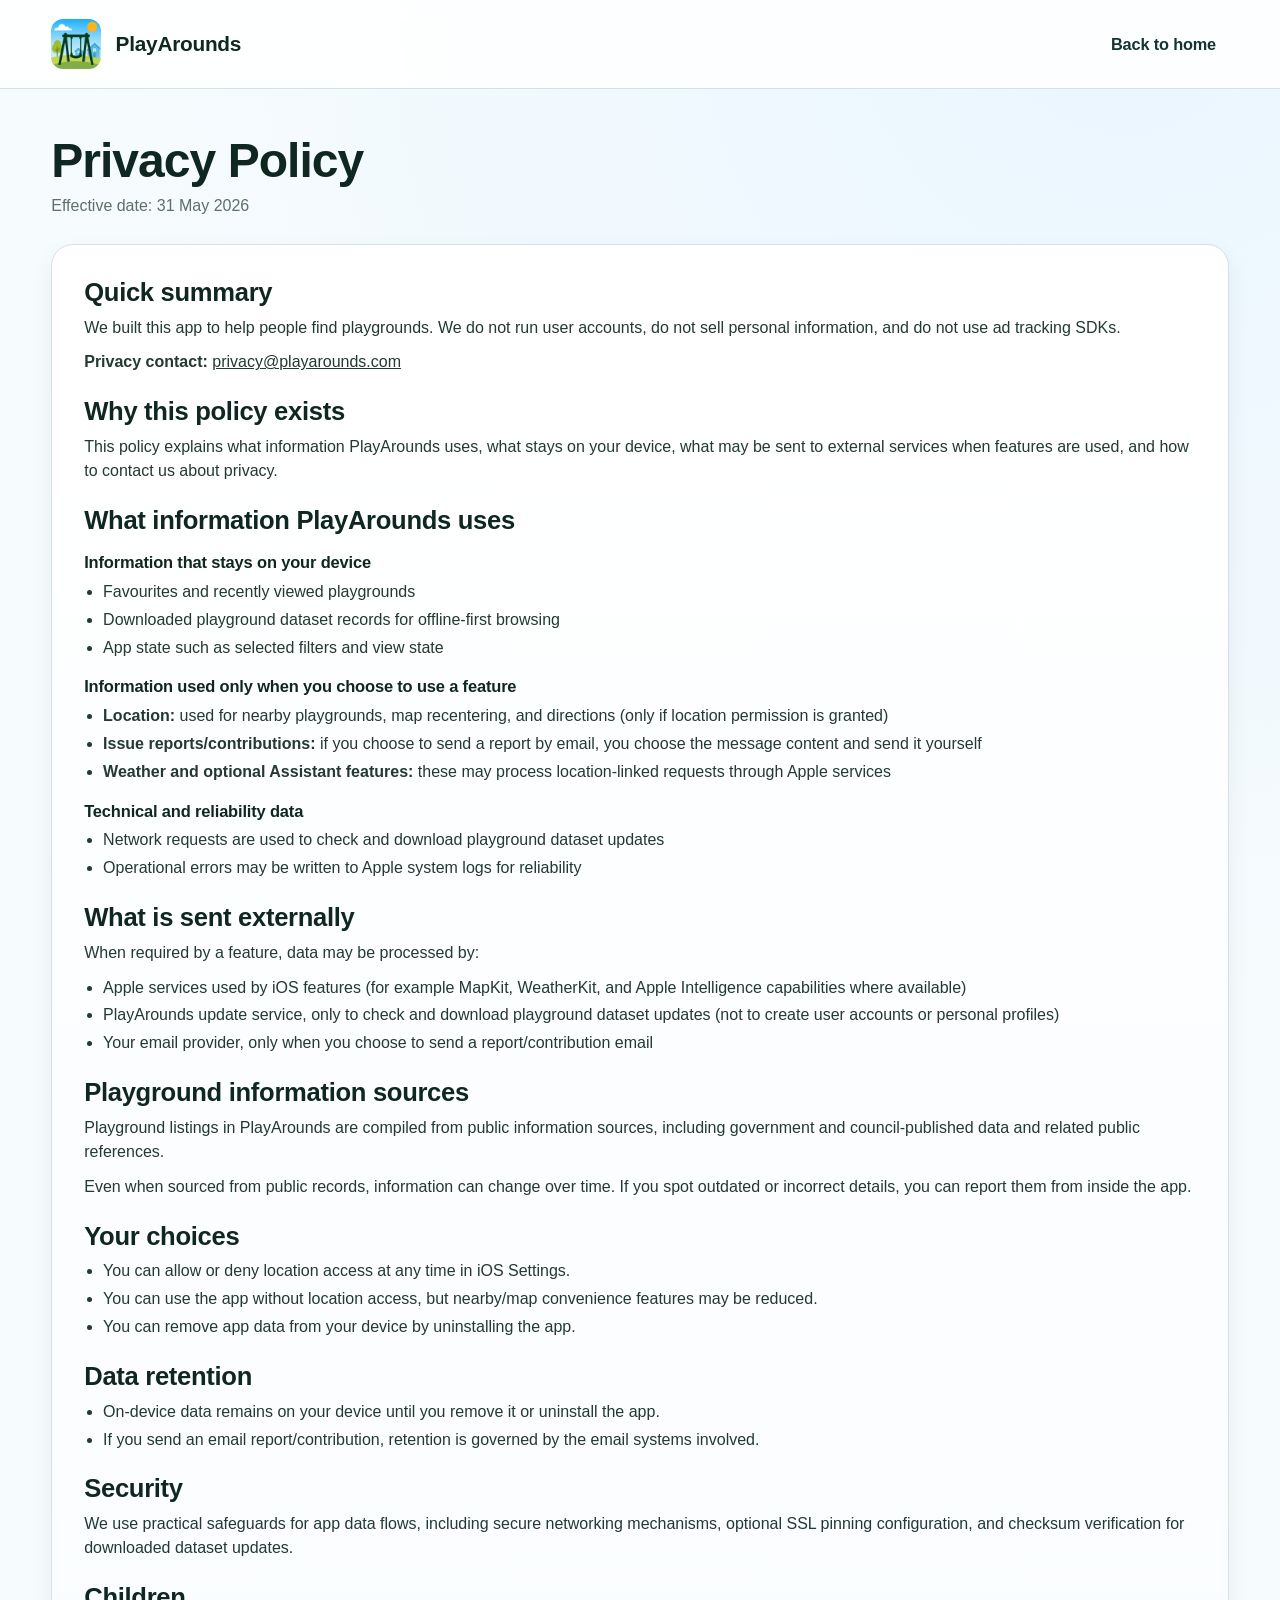
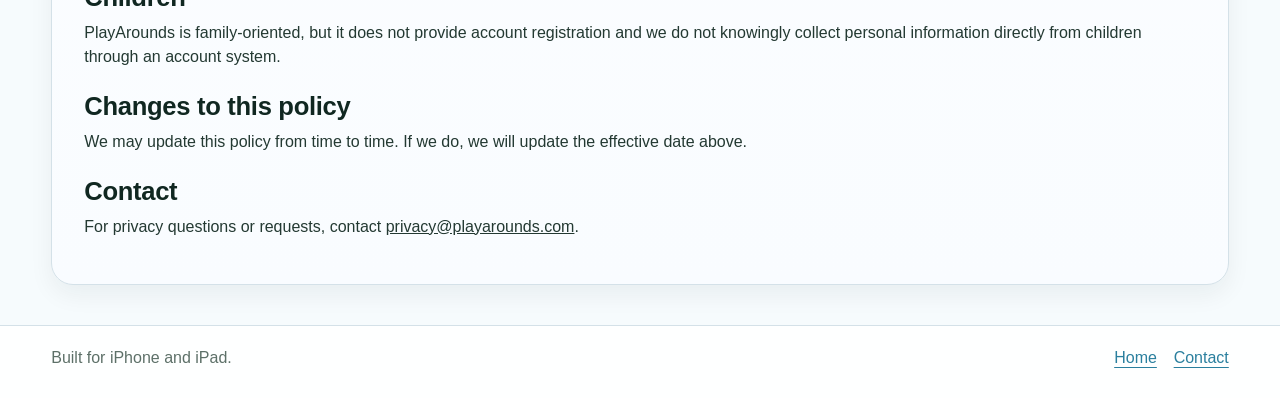
==== privacy/index.html @ 5fbccbdf "Adds privacy policy index" ====
<!doctype html>
<html lang="en-AU">
  <head>
    <meta charset="utf-8" />
    <meta name="viewport" content="width=device-width, initial-scale=1" />
    <title>PlayArounds Privacy Policy</title>
    <meta
      name="description"
      content="Privacy Policy for PlayArounds, including how app data is stored on-device and when external services are used."
    />
    <link rel="icon" type="image/png" href="../assets/icons/app-icon.png" />
    <link rel="stylesheet" href="../styles.css" />
  </head>
  <body>
    <a class="skip-link" href="#policy-content">Skip to content</a>

    <header class="site-header">
      <div class="shell header-row">
        <a class="brand" href="../" aria-label="PlayArounds home">
          <img src="../assets/icons/app-icon.png" alt="PlayArounds app icon" width="50" height="50" />
          <span>PlayArounds</span>
        </a>
        <a class="top-link" href="../">Back to home</a>
      </div>
    </header>

    <main id="policy-content" class="policy-page">
      <section class="policy-hero">
        <div class="shell">
          <h1>Privacy Policy</h1>
          <p class="policy-effective">Effective date: 31 May 2026</p>
        </div>
      </section>

      <section class="policy-body">
        <div class="shell policy-card">
          <h2>Quick summary</h2>
          <p>
            We built this app to help people find playgrounds.
            We do not run user accounts, do not sell personal information, and do not use ad tracking SDKs.
          </p>
          <p><strong>Privacy contact:</strong> <a href="mailto:privacy@playarounds.com">privacy@playarounds.com</a></p>

          <h2>Why this policy exists</h2>
          <p>
            This policy explains what information PlayArounds uses, what stays on your device,
            what may be sent to external services when features are used, and how to contact us about privacy.
          </p>

          <h2>What information PlayArounds uses</h2>
          <h3>Information that stays on your device</h3>
          <ul>
            <li>Favourites and recently viewed playgrounds</li>
            <li>Downloaded playground dataset records for offline-first browsing</li>
            <li>App state such as selected filters and view state</li>
          </ul>

          <h3>Information used only when you choose to use a feature</h3>
          <ul>
            <li><strong>Location:</strong> used for nearby playgrounds, map recentering, and directions (only if location permission is granted)</li>
            <li><strong>Issue reports/contributions:</strong> if you choose to send a report by email, you choose the message content and send it yourself</li>
            <li><strong>Weather and optional Assistant features:</strong> these may process location-linked requests through Apple services</li>
          </ul>

          <h3>Technical and reliability data</h3>
          <ul>
            <li>Network requests are used to check and download playground dataset updates</li>
            <li>Operational errors may be written to Apple system logs for reliability</li>
          </ul>

          <h2>What is sent externally</h2>
          <p>When required by a feature, data may be processed by:</p>
          <ul>
            <li>Apple services used by iOS features (for example MapKit, WeatherKit, and Apple Intelligence capabilities where available)</li>
            <li>PlayArounds update service, only to check and download playground dataset updates (not to create user accounts or personal profiles)</li>
            <li>Your email provider, only when you choose to send a report/contribution email</li>
          </ul>

          <h2>Playground information sources</h2>
          <p>
            Playground listings in PlayArounds are compiled from public information sources,
            including government and council-published data and related public references.
          </p>
          <p>
            Even when sourced from public records, information can change over time.
            If you spot outdated or incorrect details, you can report them from inside the app.
          </p>

          <h2>Your choices</h2>
          <ul>
            <li>You can allow or deny location access at any time in iOS Settings.</li>
            <li>You can use the app without location access, but nearby/map convenience features may be reduced.</li>
            <li>You can remove app data from your device by uninstalling the app.</li>
          </ul>

          <h2>Data retention</h2>
          <ul>
            <li>On-device data remains on your device until you remove it or uninstall the app.</li>
            <li>If you send an email report/contribution, retention is governed by the email systems involved.</li>
          </ul>

          <h2>Security</h2>
          <p>
            We use practical safeguards for app data flows, including secure networking mechanisms,
            optional SSL pinning configuration, and checksum verification for downloaded dataset updates.
          </p>

          <h2>Children</h2>
          <p>
            PlayArounds is family-oriented, but it does not provide account registration and we do not knowingly
            collect personal information directly from children through an account system.
          </p>

          <h2>Changes to this policy</h2>
          <p>
            We may update this policy from time to time. If we do, we will update the effective date above.
          </p>

          <h2>Contact</h2>
          <p>
            For privacy questions or requests, contact
            <a href="mailto:privacy@playarounds.com">privacy@playarounds.com</a>.
          </p>
        </div>
      </section>
    </main>

    <footer class="site-footer">
      <div class="shell footer-row">
        <p>Built for iPhone and iPad.</p>
        <nav aria-label="Footer links">
          <a href="../">Home</a>
          <a href="mailto:privacy@playarounds.com">Contact</a>
        </nav>
      </div>
    </footer>
  </body>
</html>
---- styles.css ----
:root {
  --bg: #f6fbfd;
  --surface: #ffffff;
  --surface-soft: #f9fcff;
  --text: #102721;
  --muted: #5d7068;
  --line: #d4e1e8;
  --brand: #0b4725;
  --brand-2: #2a7f9e;

  --space-1: 0.5rem;
  --space-2: 0.75rem;
  --space-3: 1rem;
  --space-4: 1.5rem;
  --space-5: 2.25rem;
  --space-6: 3.25rem;
}

* {
  box-sizing: border-box;
}

html,
body {
  margin: 0;
  padding: 0;
}

body {
  font-family: -apple-system, BlinkMacSystemFont, "SF Pro Text", "Segoe UI", sans-serif;
  background: radial-gradient(circle at 88% 0%, #eaf6ff 0%, var(--bg) 45%) no-repeat;
  color: var(--text);
  line-height: 1.52;
  -webkit-font-smoothing: antialiased;
  text-rendering: optimizeLegibility;
}

img {
  display: block;
  max-width: 100%;
}

a {
  color: inherit;
}

.shell {
  width: min(1200px, 92vw);
  margin-inline: auto;
}

.skip-link {
  position: absolute;
  top: -100px;
  left: 12px;
  z-index: 100;
  background: var(--brand);
  color: #fff;
  padding: 0.62rem 0.86rem;
  border-radius: 10px;
}

.skip-link:focus-visible {
  top: 10px;
}

:focus-visible {
  outline: 3px solid var(--brand-2);
  outline-offset: 2px;
}

.site-header {
  position: sticky;
  top: 0;
  z-index: 20;
  border-bottom: 1px solid var(--line);
  backdrop-filter: blur(8px);
  background: color-mix(in oklab, var(--surface) 86%, transparent);
}

.header-row {
  min-height: 88px;
  display: flex;
  align-items: center;
  justify-content: space-between;
  gap: var(--space-5);
}

.brand {
  text-decoration: none;
  display: inline-flex;
  align-items: center;
  gap: 0.9rem;
  font-weight: 700;
  font-size: 1.3rem;
  letter-spacing: -0.012em;
}

.brand img {
  border-radius: 12px;
}

.top-link {
  text-decoration: none;
  color: color-mix(in oklab, var(--text) 84%, var(--brand-2));
  font-weight: 650;
  font-size: 1.02rem;
  letter-spacing: -0.01em;
  padding: 0.5rem 0.8rem;
}

.hero {
  padding: var(--space-5) 0 var(--space-4);
}

.hero-grid {
  display: grid;
  gap: 0.55rem;
  justify-items: center;
}

.hero-copy {
  text-align: center;
  width: min(100%, 980px);
}

.hero-copy h1 {
  margin: 0.35rem auto 0.9rem;
  max-width: 18ch;
  font-size: clamp(2.3rem, 6.1vw, 4.85rem);
  line-height: 1.02;
  letter-spacing: -0.032em;
  text-wrap: balance;
}

.hero-copy p {
  margin: 0 auto;
  max-width: 64ch;
  color: var(--muted);
  font-size: clamp(1.03rem, 1.65vw, 1.2rem);
}

.hero-actions {
  margin-top: var(--space-4);
  display: flex;
  gap: var(--space-3);
  justify-content: center;
  align-items: center;
  flex-wrap: wrap;
}

.button-primary {
  text-decoration: none;
  background: var(--brand);
  color: #fff;
  border-radius: 999px;
  font-weight: 700;
  letter-spacing: -0.01em;
  padding: 0.86rem 1.38rem;
  min-height: 44px;
  display: inline-flex;
  align-items: center;
}

.button-primary:hover {
  background: color-mix(in oklab, var(--brand) 80%, black);
}

.button-link {
  text-decoration: none;
  color: var(--brand-2);
  font-weight: 600;
}

.note {
  margin-top: 0.7rem;
  font-size: 0.93rem;
}

.hero-image-wrap {
  margin: -0.42rem 0 0;
  width: min(100%, 860px);
}

.hero-image {
  width: 100%;
  height: auto;
  filter: drop-shadow(0 30px 42px rgba(34, 88, 116, 0.16));
}

.value {
  padding: var(--space-4) 0 var(--space-5);
}

.value-grid {
  display: grid;
  gap: 0.95rem;
}

.value-card {
  border: 1px solid var(--line);
  background: linear-gradient(180deg, var(--surface) 0%, var(--surface-soft) 100%);
  border-radius: 18px;
  padding: 1.08rem 1.06rem 1.12rem;
}

.icon-chip {
  width: 35px;
  height: 35px;
  border-radius: 999px;
  display: inline-flex;
  align-items: center;
  justify-content: center;
  color: var(--brand-2);
  background: color-mix(in oklab, #ffffff 65%, #d7ebf7);
  border: 1px solid color-mix(in oklab, var(--line) 85%, #ffffff);
}

.icon-chip svg {
  width: 18px;
  height: 18px;
}

.value-card h3 {
  margin: 0.68rem 0 0.3rem;
  font-size: 1.04rem;
  line-height: 1.3;
  letter-spacing: -0.012em;
}

.value-card p {
  margin: 0;
  color: var(--muted);
  font-size: 0.97rem;
}

.purpose {
  padding: var(--space-4) 0 var(--space-6);
}

.purpose-inner {
  border: 1px solid var(--line);
  background: linear-gradient(180deg, var(--surface) 0%, var(--surface-soft) 100%);
  border-radius: 22px;
  padding: 1.7rem 1.35rem 1.75rem;
  box-shadow: 0 10px 26px rgba(16, 39, 33, 0.06);
}

.purpose h2 {
  margin: 0 0 0.62rem;
  font-size: clamp(1.62rem, 3.4vw, 2.3rem);
  line-height: 1.12;
  letter-spacing: -0.018em;
}

.purpose p {
  margin: 0;
  color: var(--muted);
  max-width: 78ch;
  font-size: clamp(1.02rem, 1.45vw, 1.14rem);
}

.screens {
  padding: 1.35rem 0 3.5rem;
}

.screens h2 {
  margin: 0;
  font-size: clamp(1.55rem, 3.7vw, 2.25rem);
  letter-spacing: -0.015em;
}

.screens-intro {
  margin: 0.58rem 0 1.6rem;
  color: var(--muted);
  max-width: 66ch;
  font-size: 1.02rem;
}

.shots {
  display: grid;
  grid-auto-flow: column;
  grid-auto-columns: minmax(300px, 84vw);
  gap: 1.08rem;
  overflow-x: auto;
  scroll-snap-type: x mandatory;
  padding-bottom: 0.5rem;
}

.shots figure {
  margin: 0;
  border-radius: 24px;
  overflow: hidden;
  background: var(--surface);
  box-shadow: 0 13px 30px rgba(16, 39, 33, 0.11);
  scroll-snap-align: start;
}

.shots img {
  width: 100%;
  height: auto;
}

.site-footer {
  border-top: 1px solid var(--line);
  padding: 1.25rem 0 1.78rem;
  background: color-mix(in oklab, var(--surface) 90%, transparent);
}

.footer-row {
  display: grid;
  gap: 0.75rem;
}

.footer-row p {
  margin: 0;
  color: var(--muted);
}

.footer-row nav {
  display: flex;
  flex-wrap: wrap;
  gap: 1.05rem;
}

.footer-row nav a {
  color: var(--brand-2);
  text-underline-offset: 0.22em;
}

@media (min-width: 860px) {
  .hero {
    padding-top: var(--space-6);
  }

  .value-grid {
    grid-template-columns: repeat(3, minmax(0, 1fr));
  }

  .shots {
    grid-auto-flow: initial;
    overflow: visible;
    justify-content: center;
    column-gap: 1.2rem;
    row-gap: 1.55rem;
    grid-template-columns: repeat(2, minmax(320px, 430px));
  }

  .footer-row {
    grid-template-columns: 1fr auto;
    align-items: center;
  }
}

/* Privacy page */
.policy-page {
  padding-bottom: 2.5rem;
}

.policy-hero {
  padding: 2.2rem 0 0.8rem;
}

.policy-hero h1 {
  margin: 0;
  font-size: clamp(2rem, 4.8vw, 3rem);
  letter-spacing: -0.02em;
  line-height: 1.07;
}

.policy-effective {
  margin: 0.45rem 0 0;
  color: var(--muted);
}

.policy-body {
  padding: 0.8rem 0 0;
}

.policy-card {
  border: 1px solid var(--line);
  background: linear-gradient(180deg, var(--surface) 0%, var(--surface-soft) 100%);
  border-radius: 22px;
  padding: 1.5rem 1.25rem 1.6rem;
  box-shadow: 0 10px 24px rgba(16, 39, 33, 0.06);
}

.policy-card h2 {
  margin: 1.35rem 0 0.5rem;
  font-size: clamp(1.25rem, 2.4vw, 1.6rem);
  letter-spacing: -0.012em;
  line-height: 1.2;
}

.policy-card h2:first-child {
  margin-top: 0;
}

.policy-card h3 {
  margin: 0.9rem 0 0.3rem;
  font-size: 1.03rem;
  letter-spacing: -0.01em;
}

.policy-card p,
.policy-card li {
  color: color-mix(in oklab, var(--text) 74%, var(--muted));
}

.policy-card p {
  margin: 0.35rem 0 0.65rem;
}

.policy-card ul {
  margin: 0.25rem 0 0.9rem;
  padding-left: 1.18rem;
}

.policy-card li {
  margin: 0.22rem 0;
}

@media (min-width: 860px) {
  .policy-hero {
    padding-top: 2.9rem;
  }

  .policy-card {
    padding: 2rem 2rem 2.15rem;
  }
}
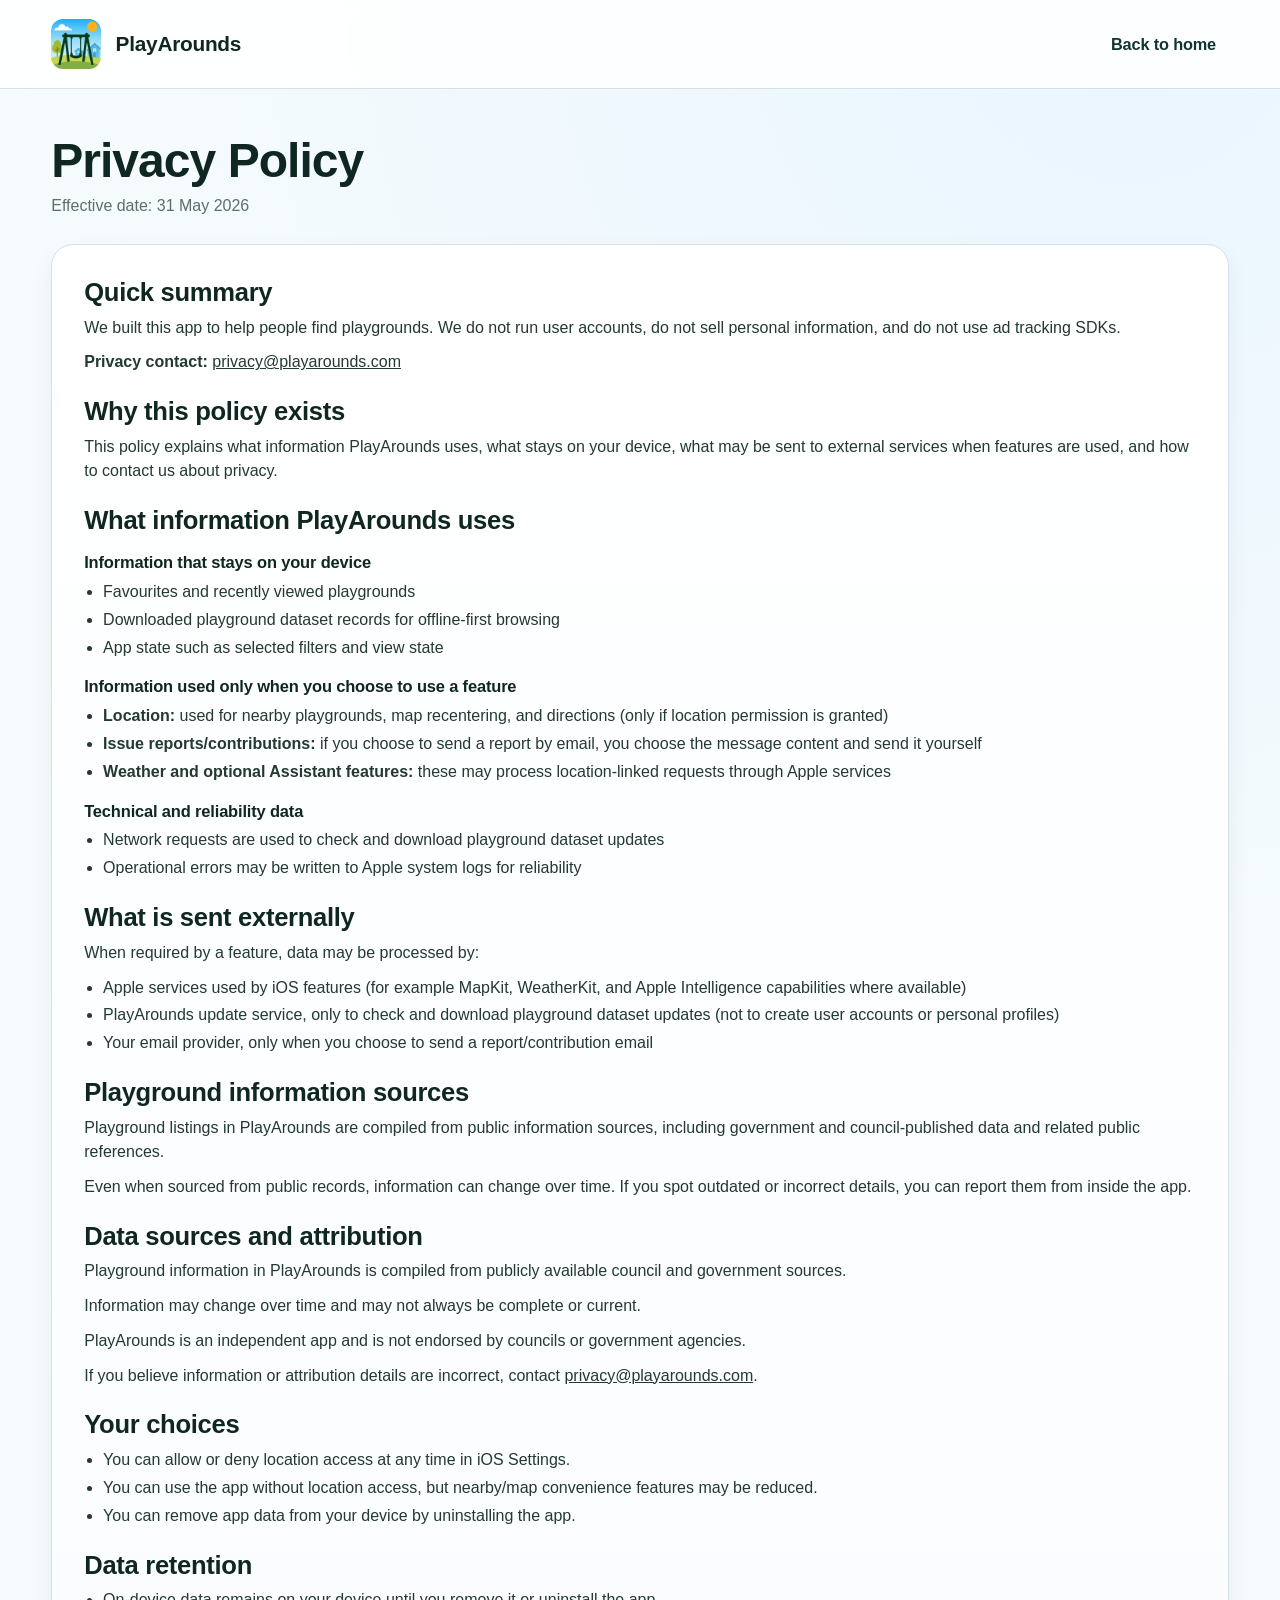
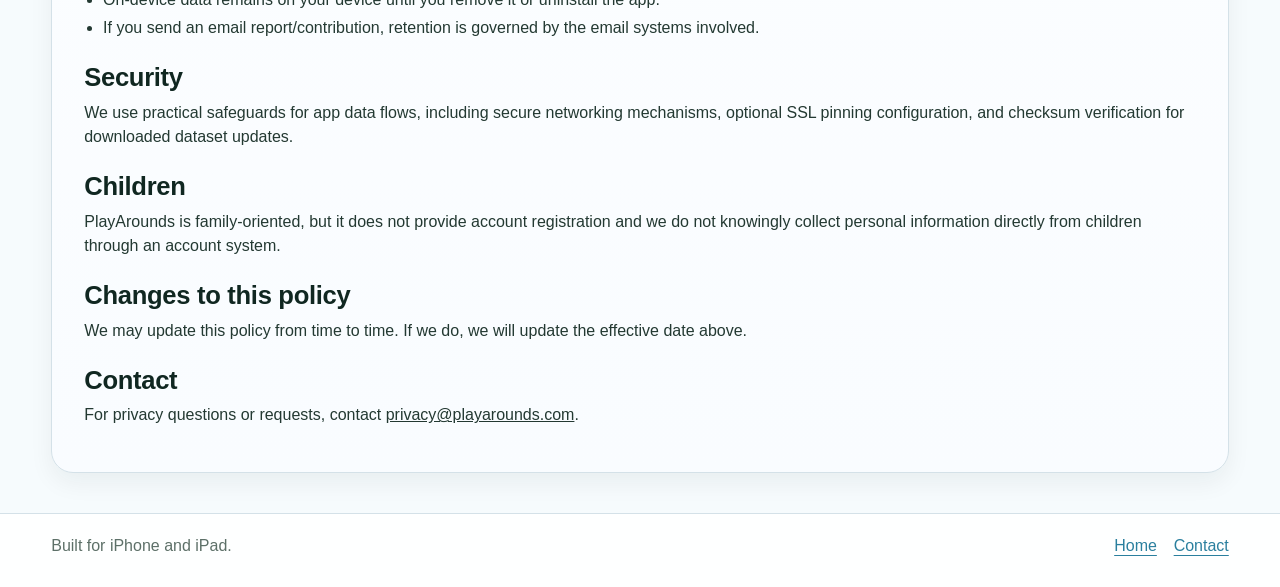
==== commit 67bf19ee: "Adds Data sources and attribution" ====
--- a/privacy/index.html
+++ b/privacy/index.html
@@ -86,6 +86,21 @@
             If you spot outdated or incorrect details, you can report them from inside the app.
           </p>
 
+          <h2>Data sources and attribution</h2>
+          <p>
+            Playground information in PlayArounds is compiled from publicly available council and government sources.
+          </p>
+          <p>
+            Information may change over time and may not always be complete or current.
+          </p>
+          <p>
+            PlayArounds is an independent app and is not endorsed by councils or government agencies.
+          </p>
+          <p>
+            If you believe information or attribution details are incorrect, contact
+            <a href="mailto:privacy@playarounds.com">privacy@playarounds.com</a>.
+          </p>
+
           <h2>Your choices</h2>
           <ul>
             <li>You can allow or deny location access at any time in iOS Settings.</li>
